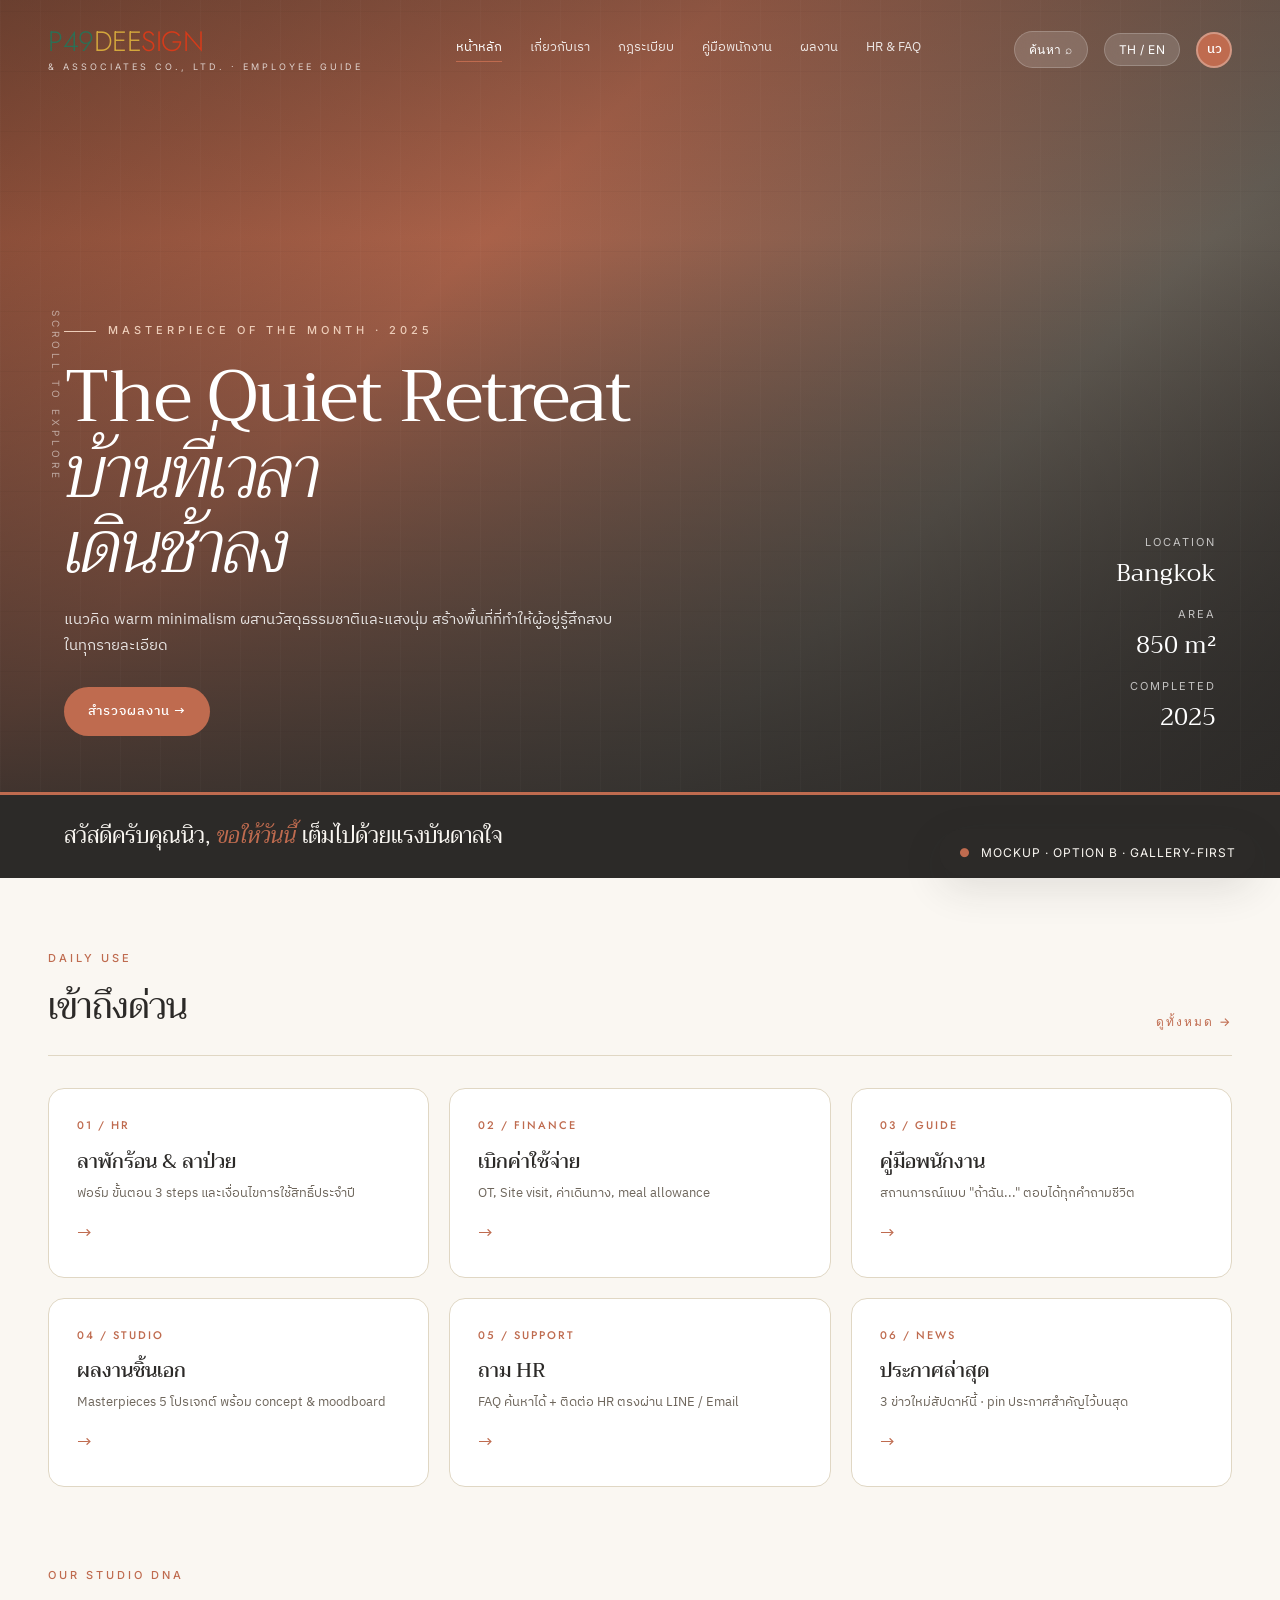
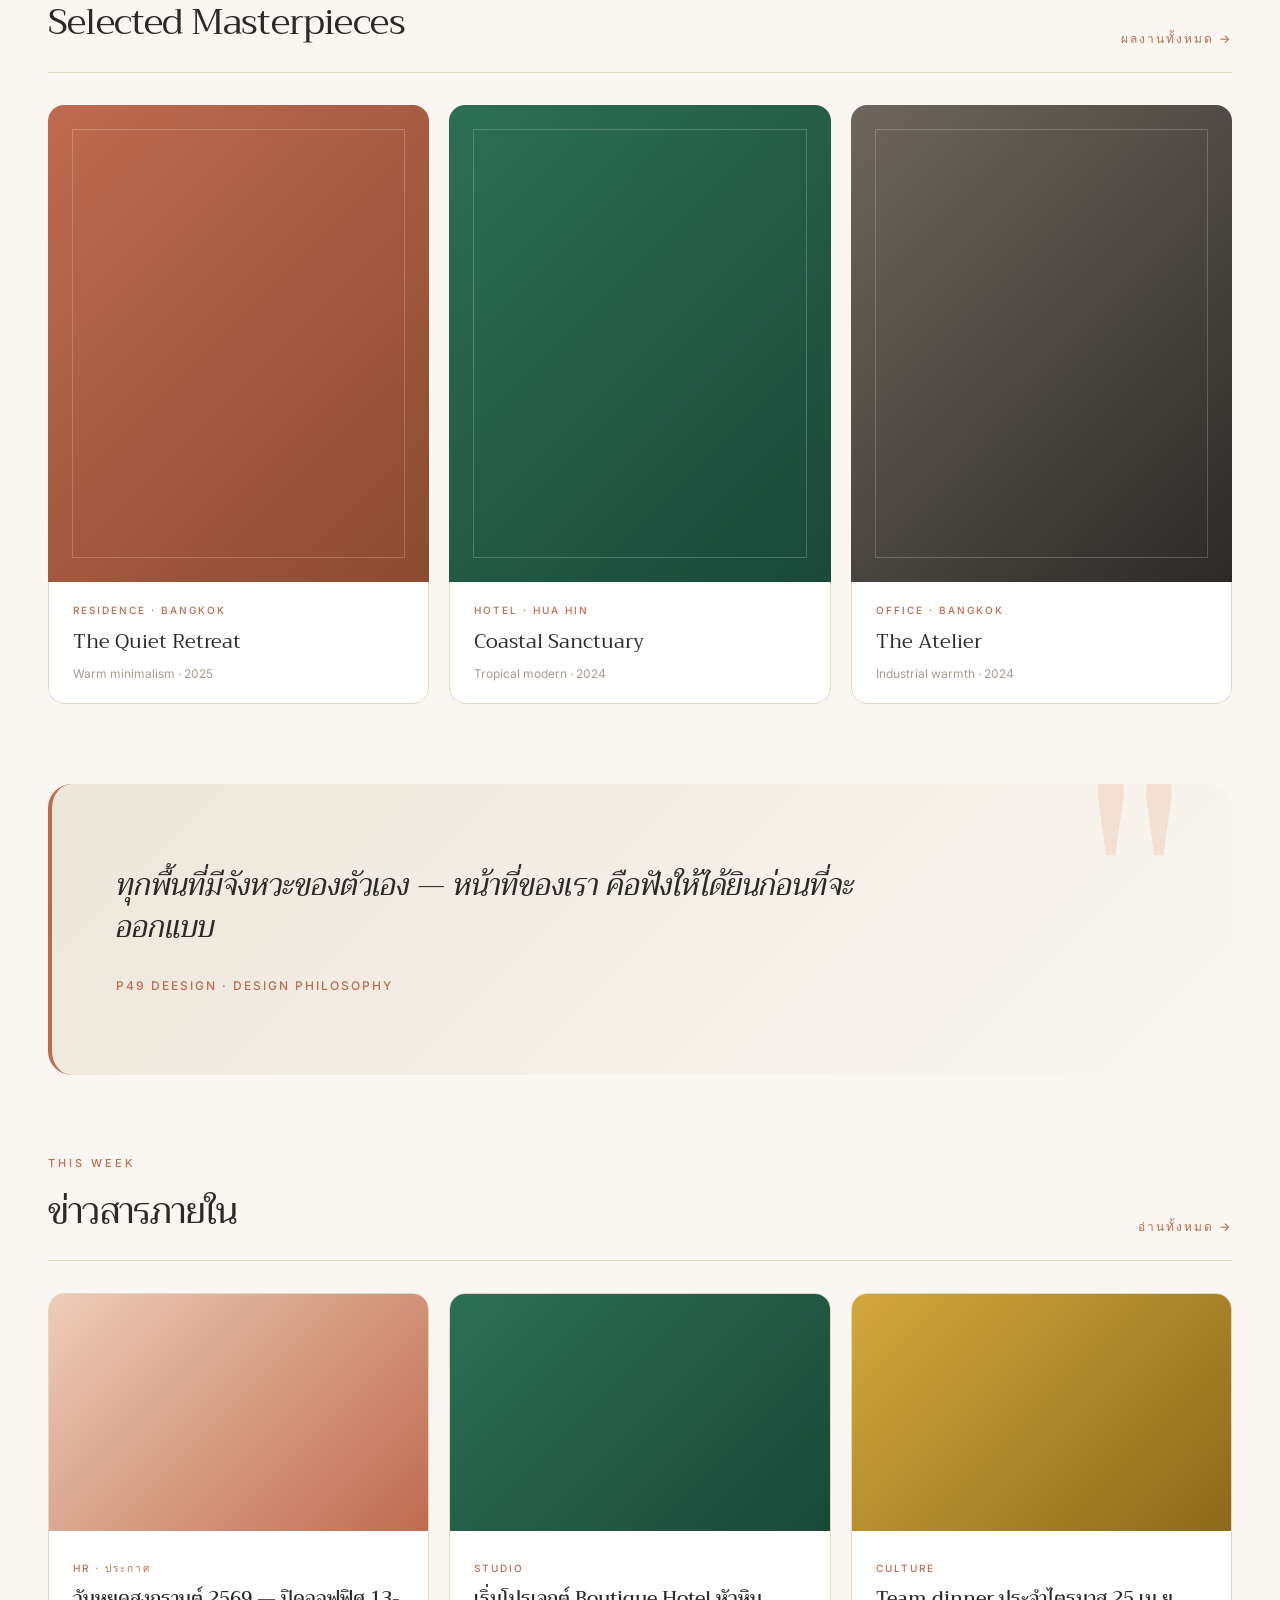
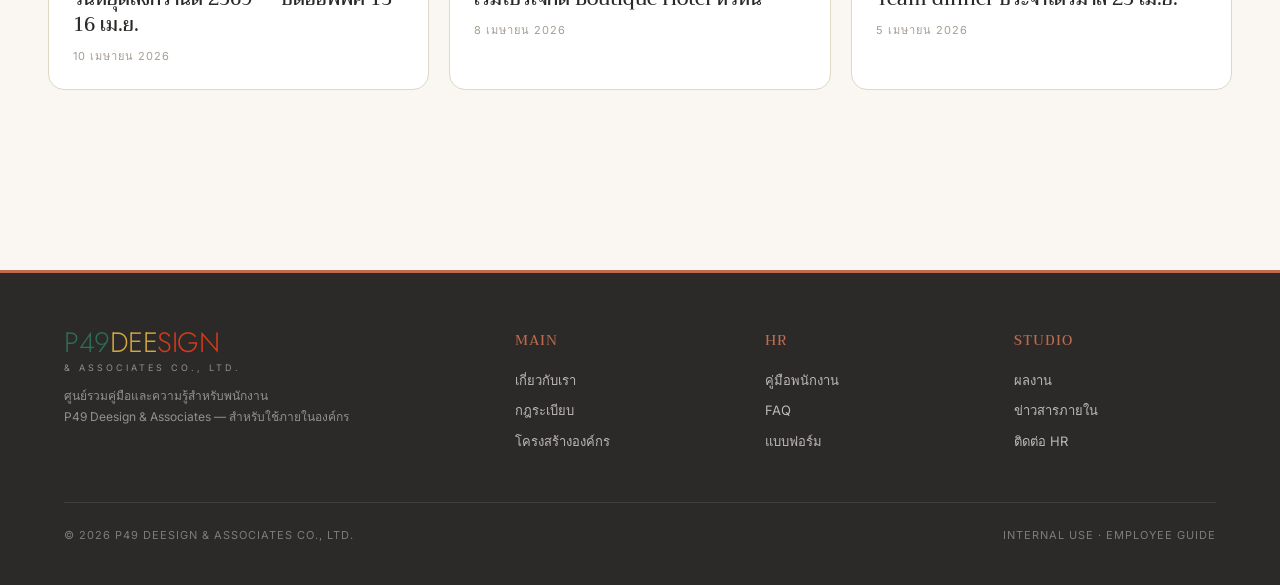
==== index.html @ 80d0ee6a "Add files via upload Initial release · 9 pages mockup" ====
<!DOCTYPE html>
<html lang="th">
<head>
<meta charset="UTF-8">
<meta name="viewport" content="width=device-width, initial-scale=1.0">
<title>หน้าหลัก — P49 DEESIGN Employee Guide</title>
<link rel="preconnect" href="https://fonts.googleapis.com">
<link rel="preconnect" href="https://fonts.gstatic.com" crossorigin>
<link href="https://fonts.googleapis.com/css2?family=Fraunces:ital,opsz,wght@0,9..144,300..700;1,9..144,300..700&family=IBM+Plex+Sans+Thai:wght@300;400;500;600&family=Inter:wght@300;400;500;600&family=Jost:wght@200;300;400;500&family=Trirong:ital,wght@0,300;0,400;0,500;0,700;1,400;1,500&display=swap" rel="stylesheet">
<link rel="stylesheet" href="assets/css/main.css">
<link rel="icon" type="image/svg+xml" href="assets/favicon.svg">
<script src="assets/js/site.js" defer></script>
</head>
<body>

<!-- TOP BAR -->
<header class="topbar">
  <a href="index.html" class="logo">
    <div class="logo-main"><span class="p49">P49</span><span class="dee">DEE</span><span class="sign">SIGN</span></div>
    <div class="logo-sub">&amp; Associates Co., Ltd. · Employee Guide</div>
  </a>
  <nav class="topnav">
    <a href="index.html" class="active">หน้าหลัก</a>
    <a href="about.html">เกี่ยวกับเรา</a>
    <a href="rules.html">กฎระเบียบ</a>
    <a href="handbook.html">คู่มือพนักงาน</a>
    <a href="showcase.html">ผลงาน</a>
    <a href="faq.html">HR &amp; FAQ</a>
  </nav>
  <div class="topbar-right">
    <a href="faq.html" class="search-btn">ค้นหา ⌕</a>
    <button class="lang-btn">TH / EN</button>
    <div class="avatar">นว</div>
  </div>
</header>

<!-- HERO -->
<section class="hero">
  <div class="hero-bg"></div>
  <div class="hero-scroll">SCROLL TO EXPLORE</div>
  <div class="hero-content">
    <div>
      <div class="hero-eyebrow">Masterpiece of the Month · 2025</div>
      <h1 class="hero-title">The Quiet Retreat<br><em>บ้านที่เวลา</em><br><em>เดินช้าลง</em></h1>
      <p class="hero-desc">แนวคิด warm minimalism ผสานวัสดุธรรมชาติและแสงนุ่ม สร้างพื้นที่ที่ทำให้ผู้อยู่รู้สึกสงบในทุกรายละเอียด</p>
      <a href="showcase.html" class="hero-cta">สำรวจผลงาน →</a>
    </div>
    <div class="hero-meta">
      <div><div class="hero-meta-item">LOCATION</div><div class="hero-meta-value">Bangkok</div></div>
      <div><div class="hero-meta-item">AREA</div><div class="hero-meta-value">850 m²</div></div>
      <div><div class="hero-meta-item">COMPLETED</div><div class="hero-meta-value">2025</div></div>
    </div>
  </div>
</section>

<!-- GREETING -->
<div class="greeting">
  <div class="greeting-title">สวัสดีครับคุณนิว, <em>ขอให้วันนี้</em> เต็มไปด้วยแรงบันดาลใจ</div>
  <div class="greeting-date">FRIDAY · 17 APRIL 2026</div>
</div>

<main class="main">

  <!-- QUICK ACCESS -->
  <section class="section">
    <div class="section-header">
      <div>
        <div class="section-eyebrow">Daily Use</div>
        <h2 class="section-title">เข้าถึงด่วน</h2>
      </div>
      <a href="handbook.html" class="section-link">ดูทั้งหมด →</a>
    </div>
    <div class="grid-3">
      <a href="handbook.html" class="card hover">
        <div class="card-number">01 / HR</div>
        <h3 class="card-title">ลาพักร้อน &amp; ลาป่วย</h3>
        <p class="card-desc">ฟอร์ม ขั้นตอน 3 steps และเงื่อนไขการใช้สิทธิ์ประจำปี</p>
        <div class="card-arrow">→</div>
      </a>
      <a href="forms.html" class="card hover">
        <div class="card-number">02 / FINANCE</div>
        <h3 class="card-title">เบิกค่าใช้จ่าย</h3>
        <p class="card-desc">OT, Site visit, ค่าเดินทาง, meal allowance</p>
        <div class="card-arrow">→</div>
      </a>
      <a href="handbook.html" class="card hover">
        <div class="card-number">03 / GUIDE</div>
        <h3 class="card-title">คู่มือพนักงาน</h3>
        <p class="card-desc">สถานการณ์แบบ "ถ้าฉัน..." ตอบได้ทุกคำถามชีวิต</p>
        <div class="card-arrow">→</div>
      </a>
      <a href="showcase.html" class="card hover">
        <div class="card-number">04 / STUDIO</div>
        <h3 class="card-title">ผลงานชิ้นเอก</h3>
        <p class="card-desc">Masterpieces 5 โปรเจกต์ พร้อม concept &amp; moodboard</p>
        <div class="card-arrow">→</div>
      </a>
      <a href="faq.html" class="card hover">
        <div class="card-number">05 / SUPPORT</div>
        <h3 class="card-title">ถาม HR</h3>
        <p class="card-desc">FAQ ค้นหาได้ + ติดต่อ HR ตรงผ่าน LINE / Email</p>
        <div class="card-arrow">→</div>
      </a>
      <a href="news.html" class="card hover">
        <div class="card-number">06 / NEWS</div>
        <h3 class="card-title">ประกาศล่าสุด</h3>
        <p class="card-desc">3 ข่าวใหม่สัปดาห์นี้ · pin ประกาศสำคัญไว้บนสุด</p>
        <div class="card-arrow">→</div>
      </a>
    </div>
  </section>

  <!-- MINI GALLERY -->
  <section class="section">
    <div class="section-header">
      <div>
        <div class="section-eyebrow">Our Studio DNA</div>
        <h2 class="section-title">Selected Masterpieces</h2>
      </div>
      <a href="showcase.html" class="section-link">ผลงานทั้งหมด →</a>
    </div>
    <div class="grid-3">
      <a href="showcase.html" class="gallery-item">
        <div class="gallery-img"></div>
        <div class="gallery-meta">
          <div class="gallery-tag">Residence · Bangkok</div>
          <div class="gallery-name">The Quiet Retreat</div>
          <div class="gallery-sub">Warm minimalism · 2025</div>
        </div>
      </a>
      <a href="showcase.html" class="gallery-item">
        <div class="gallery-img green"></div>
        <div class="gallery-meta">
          <div class="gallery-tag">Hotel · Hua Hin</div>
          <div class="gallery-name">Coastal Sanctuary</div>
          <div class="gallery-sub">Tropical modern · 2024</div>
        </div>
      </a>
      <a href="showcase.html" class="gallery-item">
        <div class="gallery-img dark"></div>
        <div class="gallery-meta">
          <div class="gallery-tag">Office · Bangkok</div>
          <div class="gallery-name">The Atelier</div>
          <div class="gallery-sub">Industrial warmth · 2024</div>
        </div>
      </a>
    </div>
  </section>

  <!-- QUOTE -->
  <section class="quote-feature">
    <div class="quote-text">ทุกพื้นที่มีจังหวะของตัวเอง — หน้าที่ของเรา คือฟังให้ได้ยินก่อนที่จะออกแบบ</div>
    <div class="quote-author">P49 DEESIGN · DESIGN PHILOSOPHY</div>
  </section>

  <!-- NEWS -->
  <section class="section">
    <div class="section-header">
      <div>
        <div class="section-eyebrow">This Week</div>
        <h2 class="section-title">ข่าวสารภายใน</h2>
      </div>
      <a href="news.html" class="section-link">อ่านทั้งหมด →</a>
    </div>
    <div class="grid-3">
      <a href="news.html" class="news-card">
        <div class="news-img"></div>
        <div class="news-content">
          <div class="news-tag">HR · ประกาศ</div>
          <h3 class="news-title">วันหยุดสงกรานต์ 2569 — ปิดออฟฟิศ 13-16 เม.ย.</h3>
          <div class="news-date">10 เมษายน 2026</div>
        </div>
      </a>
      <a href="news.html" class="news-card">
        <div class="news-img green"></div>
        <div class="news-content">
          <div class="news-tag">Studio</div>
          <h3 class="news-title">เริ่มโปรเจกต์ Boutique Hotel หัวหิน</h3>
          <div class="news-date">8 เมษายน 2026</div>
        </div>
      </a>
      <a href="news.html" class="news-card">
        <div class="news-img gold"></div>
        <div class="news-content">
          <div class="news-tag">Culture</div>
          <h3 class="news-title">Team dinner ประจำไตรมาส 25 เม.ย.</h3>
          <div class="news-date">5 เมษายน 2026</div>
        </div>
      </a>
    </div>
  </section>

</main>

<!-- FOOTER -->
<footer class="footer">
  <div class="footer-grid">
    <div class="footer-logo-block">
      <div class="logo">
        <div class="logo-main"><span class="p49">P49</span><span class="dee">DEE</span><span class="sign">SIGN</span></div>
        <div class="logo-sub" style="color: rgba(250, 247, 242, 0.5);">&amp; Associates Co., Ltd.</div>
      </div>
      <p>ศูนย์รวมคู่มือและความรู้สำหรับพนักงาน<br>P49 Deesign &amp; Associates — สำหรับใช้ภายในองค์กร</p>
    </div>
    <div>
      <h4>Main</h4>
      <a href="about.html">เกี่ยวกับเรา</a>
      <a href="rules.html">กฎระเบียบ</a>
      <a href="org.html">โครงสร้างองค์กร</a>
    </div>
    <div>
      <h4>HR</h4>
      <a href="handbook.html">คู่มือพนักงาน</a>
      <a href="faq.html">FAQ</a>
      <a href="forms.html">แบบฟอร์ม</a>
    </div>
    <div>
      <h4>Studio</h4>
      <a href="showcase.html">ผลงาน</a>
      <a href="news.html">ข่าวสารภายใน</a>
      <a href="faq.html">ติดต่อ HR</a>
    </div>
  </div>
  <div class="footer-bottom">
    <div>© 2026 P49 DEESIGN &amp; ASSOCIATES CO., LTD.</div>
    <div>INTERNAL USE · EMPLOYEE GUIDE</div>
  </div>
</footer>

<div class="preview-banner">MOCKUP · OPTION B · GALLERY-FIRST</div>

</body>
</html>
---- assets/css/main.css ----
/* ============================================================
   P49 DEESIGN — Employee Guide · Stylesheet
   Design language: Gallery-First (Option B)
   Brand colours: green / gold / red (from P49 Deesign logo)
   Primary accent: terracotta
============================================================ */

:root {
  /* Neutrals */
  --cream: #FAF7F2;
  --beige: #EDE6DA;
  --beige-dark: #E0D7C4;
  --charcoal: #2C2A28;
  --taupe: #6E665C;
  --soft-taupe: #A69D92;
  --white: #FFFFFF;

  /* Brand (from P49 Deesign logo) */
  --brand-green: #2C6F55;
  --brand-gold:  #D4A73C;
  --brand-red:   #D63B1A;

  /* Terracotta accent family */
  --terracotta:       #BF6B4F;
  --terracotta-soft:  #EDCDB9;
  --terracotta-deep:  #8B4A33;

  --radius: 16px;
  --radius-lg: 24px;
  --shadow: 0 2px 8px rgba(44, 42, 40, 0.06);
  --shadow-lg: 0 12px 40px rgba(44, 42, 40, 0.12);
}

* { margin: 0; padding: 0; box-sizing: border-box; }

body {
  font-family: 'IBM Plex Sans Thai', 'Inter', sans-serif;
  background: var(--cream);
  color: var(--charcoal);
  line-height: 1.6;
  -webkit-font-smoothing: antialiased;
}

a { color: inherit; text-decoration: none; }

/* ============================================================
   TOP BAR
============================================================ */
.topbar {
  position: absolute;
  top: 0; left: 0; right: 0;
  z-index: 10;
  display: flex;
  justify-content: space-between;
  align-items: center;
  padding: 28px 48px;
  color: var(--white);
}

.topbar.solid {
  position: relative;
  background: var(--charcoal);
  border-bottom: 3px solid var(--terracotta);
}

.logo {
  font-family: 'Jost', sans-serif;
  font-weight: 300;
  line-height: 1;
}

.logo-main {
  font-size: 28px;
  letter-spacing: -0.5px;
}

.logo-main .p49  { color: var(--brand-green); }
.logo-main .dee  { color: var(--brand-gold);  }
.logo-main .sign { color: var(--brand-red);   }

.logo-sub {
  font-size: 9px;
  letter-spacing: 3px;
  color: rgba(255,255,255,0.75);
  margin-top: 6px;
  font-family: 'Inter', sans-serif;
  font-weight: 400;
  text-transform: uppercase;
}

.topnav {
  display: flex;
  gap: 28px;
  align-items: center;
}

.topnav a {
  color: rgba(255,255,255,0.85);
  font-size: 13px;
  font-weight: 400;
  transition: color 0.2s;
  padding-bottom: 4px;
  border-bottom: 1px solid transparent;
}

.topnav a:hover { color: var(--white); }
.topnav a.active { color: var(--white); border-bottom: 1px solid var(--terracotta); }

.topbar-right {
  display: flex;
  align-items: center;
  gap: 16px;
}

.search-btn, .lang-btn {
  background: rgba(255,255,255,0.15);
  backdrop-filter: blur(10px);
  -webkit-backdrop-filter: blur(10px);
  border: 1px solid rgba(255,255,255,0.2);
  color: var(--white);
  padding: 8px 14px;
  border-radius: 20px;
  font-size: 12px;
  font-family: 'Inter', sans-serif;
  cursor: pointer;
  letter-spacing: 0.5px;
}

.avatar {
  width: 36px; height: 36px;
  border-radius: 50%;
  background: var(--terracotta);
  color: var(--white);
  display: flex;
  align-items: center;
  justify-content: center;
  font-weight: 500;
  font-size: 13px;
  border: 2px solid rgba(255,255,255,0.3);
}

/* ============================================================
   HERO
============================================================ */
.hero {
  position: relative;
  height: 88vh;
  min-height: 640px;
  overflow: hidden;
  color: var(--white);
}

.hero.hero-small {
  height: 56vh;
  min-height: 420px;
}

.hero-bg {
  position: absolute;
  inset: 0;
  background:
    linear-gradient(180deg,
      rgba(44,42,40,0.35) 0%,
      rgba(44,42,40,0.15) 30%,
      rgba(44,42,40,0.55) 70%,
      rgba(44,42,40,0.85) 100%),
    linear-gradient(135deg, #8B4A33 0%, #BF6B4F 35%, #6E665C 70%, #2C2A28 100%);
  background-size: cover;
  background-position: center;
}

.hero-bg.green {
  background:
    linear-gradient(180deg, rgba(44,42,40,0.3), rgba(44,42,40,0.85)),
    linear-gradient(135deg, #1A4838, #2C6F55, #6E665C, #2C2A28);
}

.hero-bg.gold {
  background:
    linear-gradient(180deg, rgba(44,42,40,0.3), rgba(44,42,40,0.85)),
    linear-gradient(135deg, #8B6A1A, #D4A73C, #6E665C, #2C2A28);
}

.hero-bg.dark {
  background:
    linear-gradient(180deg, rgba(44,42,40,0.5), rgba(44,42,40,0.9)),
    linear-gradient(135deg, #2C2A28, #3A3735, #6E665C, #2C2A28);
}

.hero-bg::after {
  content: '';
  position: absolute;
  inset: 0;
  background-image:
    repeating-linear-gradient(90deg, rgba(255,255,255,0.02) 0 1px, transparent 1px 40px),
    repeating-linear-gradient(0deg, rgba(0,0,0,0.03) 0 1px, transparent 1px 60px);
  pointer-events: none;
}

.hero-content {
  position: absolute;
  bottom: 0; left: 0; right: 0;
  padding: 48px 64px 56px;
  display: grid;
  grid-template-columns: 1fr auto;
  align-items: end;
  gap: 40px;
}

.hero-content.center {
  bottom: 50%;
  transform: translateY(50%);
  grid-template-columns: 1fr;
  text-align: center;
  align-items: center;
  justify-items: center;
  padding: 0 48px;
}

.hero-eyebrow {
  display: inline-flex;
  align-items: center;
  gap: 12px;
  font-size: 11px;
  text-transform: uppercase;
  letter-spacing: 4px;
  color: var(--terracotta-soft);
  margin-bottom: 20px;
  font-family: 'Inter', sans-serif;
  font-weight: 500;
}

.hero-eyebrow::before {
  content: '';
  width: 32px;
  height: 1px;
  background: var(--terracotta-soft);
}

.hero-content.center .hero-eyebrow::before { display: none; }

.hero-title {
  font-family: 'Trirong', 'Fraunces', serif;
  font-size: 72px;
  font-weight: 400;
  line-height: 1.05;
  letter-spacing: -2px;
  margin-bottom: 20px;
  max-width: 860px;
}

.hero-title em { font-style: italic; font-weight: 300; }

.hero.hero-small .hero-title { font-size: 56px; }

.hero-desc {
  font-size: 15px;
  color: rgba(255,255,255,0.85);
  max-width: 560px;
  line-height: 1.75;
  margin-bottom: 28px;
}

.hero-cta {
  display: inline-flex;
  align-items: center;
  gap: 12px;
  padding: 14px 24px;
  background: var(--terracotta);
  color: var(--white);
  border-radius: 30px;
  font-size: 13px;
  letter-spacing: 1px;
  text-transform: uppercase;
  font-weight: 500;
  transition: all 0.2s;
}

.hero-cta:hover { background: var(--terracotta-deep); }

.hero-meta {
  display: flex;
  flex-direction: column;
  gap: 14px;
  text-align: right;
  font-family: 'Inter', sans-serif;
  color: rgba(255,255,255,0.7);
}

.hero-meta-item {
  font-size: 11px;
  letter-spacing: 2px;
  text-transform: uppercase;
}

.hero-meta-value {
  font-family: 'Trirong', serif;
  color: var(--white);
  font-size: 24px;
  margin-top: 2px;
  font-weight: 400;
}

.hero-scroll {
  position: absolute;
  top: 50%;
  left: 48px;
  transform: translateY(-50%);
  writing-mode: vertical-rl;
  font-size: 10px;
  letter-spacing: 4px;
  text-transform: uppercase;
  color: rgba(255,255,255,0.5);
  font-family: 'Inter', sans-serif;
}

/* ============================================================
   GREETING STRIP
============================================================ */
.greeting {
  background: var(--charcoal);
  color: var(--cream);
  padding: 24px 64px;
  display: flex;
  justify-content: space-between;
  align-items: center;
  border-top: 3px solid var(--terracotta);
}

.greeting-title { font-family: 'Trirong', serif; font-size: 22px; font-weight: 400; }
.greeting-title em { color: var(--terracotta); font-style: italic; }
.greeting-date {
  font-size: 12px;
  letter-spacing: 2px;
  text-transform: uppercase;
  color: var(--soft-taupe);
  font-family: 'Inter', sans-serif;
}

/* ============================================================
   MAIN
============================================================ */
.main {
  max-width: 1280px;
  margin: 0 auto;
  padding: 72px 48px 100px;
}

.section { margin-bottom: 80px; }

.section-header {
  display: flex;
  justify-content: space-between;
  align-items: flex-end;
  margin-bottom: 32px;
  padding-bottom: 20px;
  border-bottom: 1px solid var(--beige-dark);
}

.section-eyebrow {
  font-size: 11px;
  text-transform: uppercase;
  letter-spacing: 3px;
  color: var(--terracotta);
  margin-bottom: 10px;
  font-family: 'Inter', sans-serif;
  font-weight: 500;
}

.section-title {
  font-family: 'Trirong', serif;
  font-size: 36px;
  font-weight: 400;
  color: var(--charcoal);
  letter-spacing: -0.8px;
}

.section-link {
  font-size: 12px;
  letter-spacing: 2px;
  text-transform: uppercase;
  color: var(--terracotta);
  font-family: 'Inter', sans-serif;
  font-weight: 500;
  padding-bottom: 4px;
}

.section-link:hover { border-bottom: 1px solid var(--terracotta); }

/* ============================================================
   GRIDS & CARDS
============================================================ */
.grid-3 { display: grid; grid-template-columns: repeat(3, 1fr); gap: 20px; }
.grid-2 { display: grid; grid-template-columns: repeat(2, 1fr); gap: 24px; }
.grid-4 { display: grid; grid-template-columns: repeat(4, 1fr); gap: 20px; }

.card {
  background: var(--white);
  border-radius: var(--radius);
  padding: 28px;
  border: 1px solid var(--beige-dark);
  transition: all 0.3s;
  display: block;
  position: relative;
  overflow: hidden;
}

.card.hover::before {
  content: '';
  position: absolute;
  top: 0; left: 0;
  width: 4px; height: 100%;
  background: var(--terracotta);
  transform: scaleY(0);
  transform-origin: bottom;
  transition: transform 0.3s;
}

.card.hover:hover {
  transform: translateY(-3px);
  box-shadow: var(--shadow-lg);
  border-color: var(--terracotta-soft);
}

.card.hover:hover::before { transform: scaleY(1); }

.card-number {
  font-family: 'Jost', sans-serif;
  font-size: 11px;
  color: var(--terracotta);
  letter-spacing: 2px;
  margin-bottom: 14px;
  font-weight: 500;
}

.card-title {
  font-family: 'Trirong', serif;
  font-size: 20px;
  font-weight: 500;
  margin-bottom: 8px;
  color: var(--charcoal);
  line-height: 1.3;
}

.card-desc {
  font-size: 13px;
  color: var(--taupe);
  line-height: 1.6;
  margin-bottom: 16px;
}

.card-arrow { font-size: 18px; color: var(--terracotta); }

/* ============================================================
   GALLERY
============================================================ */
.gallery-item {
  background: var(--white);
  border-radius: var(--radius);
  overflow: hidden;
  transition: all 0.3s;
  display: block;
}

.gallery-item:hover { transform: translateY(-3px); box-shadow: var(--shadow-lg); }

.gallery-img {
  aspect-ratio: 4/5;
  background: linear-gradient(135deg, var(--terracotta), var(--terracotta-deep));
  position: relative;
  overflow: hidden;
}

.gallery-img.green  { background: linear-gradient(135deg, var(--brand-green), #1A4838); }
.gallery-img.gold   { background: linear-gradient(135deg, var(--brand-gold), #8B6A1A); }
.gallery-img.dark   { background: linear-gradient(135deg, var(--taupe), var(--charcoal)); }
.gallery-img.red    { background: linear-gradient(135deg, var(--brand-red), #8B2B13); }

.gallery-img::after {
  content: '';
  position: absolute;
  inset: 24px;
  border: 1px solid rgba(255,255,255,0.2);
}

.gallery-meta {
  padding: 20px 24px;
  border: 1px solid var(--beige-dark);
  border-top: none;
  border-radius: 0 0 var(--radius) var(--radius);
}

.gallery-tag {
  font-size: 10px;
  letter-spacing: 2px;
  text-transform: uppercase;
  color: var(--terracotta);
  margin-bottom: 8px;
  font-family: 'Inter', sans-serif;
  font-weight: 500;
}

.gallery-name {
  font-family: 'Trirong', serif;
  font-size: 20px;
  font-weight: 400;
  margin-bottom: 6px;
  color: var(--charcoal);
}

.gallery-sub { font-size: 12px; color: var(--soft-taupe); font-family: 'Inter', sans-serif; }

/* ============================================================
   QUOTE FEATURE
============================================================ */
.quote-feature {
  background: linear-gradient(135deg, var(--beige) 0%, var(--cream) 100%);
  padding: 80px 64px;
  border-radius: var(--radius-lg);
  border-left: 4px solid var(--terracotta);
  margin-bottom: 80px;
  position: relative;
  overflow: hidden;
}

.quote-feature::before {
  content: '"';
  position: absolute;
  top: -40px; right: 40px;
  font-family: 'Trirong', serif;
  font-size: 280px;
  color: var(--terracotta-soft);
  opacity: 0.5;
  line-height: 1;
}

.quote-text {
  font-family: 'Trirong', serif;
  font-size: 30px;
  line-height: 1.4;
  font-weight: 400;
  color: var(--charcoal);
  max-width: 740px;
  position: relative;
  font-style: italic;
}

.quote-author {
  margin-top: 28px;
  font-size: 12px;
  letter-spacing: 2px;
  text-transform: uppercase;
  color: var(--terracotta);
  font-family: 'Inter', sans-serif;
  font-weight: 500;
}

/* ============================================================
   ACCORDION
============================================================ */
.accordion details {
  background: var(--white);
  border: 1px solid var(--beige-dark);
  border-radius: var(--radius);
  margin-bottom: 12px;
  padding: 0;
  transition: border-color 0.2s;
}

.accordion details[open] { border-color: var(--terracotta); }

.accordion summary {
  padding: 22px 28px;
  cursor: pointer;
  font-family: 'Trirong', serif;
  font-size: 18px;
  font-weight: 500;
  list-style: none;
  display: flex;
  justify-content: space-between;
  align-items: center;
  color: var(--charcoal);
}

.accordion summary::-webkit-details-marker { display: none; }

.accordion summary::after {
  content: '+';
  color: var(--terracotta);
  font-size: 24px;
  font-weight: 300;
  transition: transform 0.2s;
}

.accordion details[open] summary::after { content: '−'; }

.accordion .acc-body {
  padding: 0 28px 24px;
  color: var(--taupe);
  font-size: 14px;
  line-height: 1.8;
  border-top: 1px solid var(--beige);
  padding-top: 20px;
}

.acc-body ul { padding-left: 20px; }
.acc-body li { margin-bottom: 8px; }

.acc-tag {
  display: inline-block;
  font-size: 10px;
  padding: 3px 10px;
  border-radius: 20px;
  margin-left: 12px;
  letter-spacing: 1px;
  text-transform: uppercase;
  font-family: 'Inter', sans-serif;
  font-weight: 500;
}

.acc-tag.must { background: var(--terracotta-soft); color: var(--terracotta-deep); }
.acc-tag.good { background: #D1DDC5; color: #4E6143; }

/* ============================================================
   SCENARIO CARDS (Handbook)
============================================================ */
.scenario {
  background: var(--white);
  border: 1px solid var(--beige-dark);
  border-radius: var(--radius);
  padding: 32px 28px;
  transition: all 0.3s;
  position: relative;
  overflow: hidden;
}

.scenario:hover {
  transform: translateY(-3px);
  box-shadow: var(--shadow-lg);
  border-color: var(--terracotta);
}

.scenario-icon {
  font-family: 'Trirong', serif;
  font-size: 44px;
  color: var(--terracotta-soft);
  line-height: 1;
  margin-bottom: 16px;
  font-style: italic;
}

.scenario-question {
  font-family: 'Trirong', serif;
  font-size: 22px;
  font-weight: 500;
  line-height: 1.35;
  margin-bottom: 14px;
  color: var(--charcoal);
}

.scenario-question em { color: var(--terracotta); font-style: italic; }

.scenario-steps {
  font-size: 13px;
  color: var(--taupe);
  list-style: none;
}

.scenario-steps li {
  padding: 6px 0;
  border-top: 1px solid var(--beige);
  display: flex;
  gap: 10px;
}

.scenario-steps li:first-child { border-top: none; }

.scenario-steps .step-num {
  color: var(--terracotta);
  font-weight: 600;
  font-family: 'Jost', sans-serif;
  letter-spacing: 1px;
}

/* ============================================================
   PERSON / LEADERSHIP
============================================================ */
.person {
  text-align: center;
}

.person-avatar {
  width: 120px; height: 120px;
  border-radius: 50%;
  background: linear-gradient(135deg, var(--terracotta), var(--terracotta-deep));
  margin: 0 auto 18px;
  display: flex;
  align-items: center;
  justify-content: center;
  color: var(--white);
  font-family: 'Trirong', serif;
  font-size: 40px;
  font-weight: 400;
  position: relative;
}

.person-avatar.green { background: linear-gradient(135deg, var(--brand-green), #1A4838); }
.person-avatar.gold  { background: linear-gradient(135deg, var(--brand-gold), #8B6A1A); }
.person-avatar.dark  { background: linear-gradient(135deg, var(--taupe), var(--charcoal)); }

.person-avatar::after {
  content: '';
  position: absolute;
  inset: 6px;
  border-radius: 50%;
  border: 1px solid rgba(255,255,255,0.3);
}

.person-name {
  font-family: 'Trirong', serif;
  font-size: 19px;
  font-weight: 500;
  margin-bottom: 4px;
}

.person-role {
  font-size: 12px;
  letter-spacing: 1.5px;
  text-transform: uppercase;
  color: var(--terracotta);
  margin-bottom: 10px;
  font-family: 'Inter', sans-serif;
  font-weight: 500;
}

.person-quote {
  font-size: 13px;
  color: var(--taupe);
  line-height: 1.6;
  font-style: italic;
  max-width: 240px;
  margin: 0 auto;
}

/* ============================================================
   TIMELINE
============================================================ */
.timeline { position: relative; padding-left: 40px; }

.timeline::before {
  content: '';
  position: absolute;
  top: 12px; bottom: 12px; left: 12px;
  width: 1px;
  background: var(--beige-dark);
}

.timeline-item {
  position: relative;
  padding-bottom: 48px;
}

.timeline-item::before {
  content: '';
  position: absolute;
  left: -34px;
  top: 8px;
  width: 12px; height: 12px;
  border-radius: 50%;
  background: var(--terracotta);
  border: 3px solid var(--cream);
  box-shadow: 0 0 0 1px var(--terracotta);
}

.timeline-year {
  font-family: 'Trirong', serif;
  font-size: 30px;
  color: var(--terracotta);
  font-weight: 400;
  margin-bottom: 8px;
}

.timeline-title {
  font-family: 'Trirong', serif;
  font-size: 22px;
  font-weight: 500;
  margin-bottom: 10px;
  color: var(--charcoal);
}

.timeline-desc {
  color: var(--taupe);
  font-size: 14px;
  line-height: 1.7;
  max-width: 620px;
}

/* ============================================================
   ORG CHART
============================================================ */
.org-level {
  display: flex;
  justify-content: center;
  gap: 16px;
  margin-bottom: 40px;
  flex-wrap: wrap;
}

.org-node {
  background: var(--white);
  border: 1px solid var(--beige-dark);
  border-radius: 12px;
  padding: 18px 24px;
  min-width: 180px;
  text-align: center;
  position: relative;
}

.org-node.ceo {
  background: var(--charcoal);
  color: var(--cream);
  border-color: var(--charcoal);
}

.org-node.ceo .org-role { color: var(--terracotta); }
.org-node.ceo .org-name { color: var(--white); }

.org-role {
  font-size: 10px;
  letter-spacing: 2px;
  text-transform: uppercase;
  color: var(--terracotta);
  margin-bottom: 6px;
  font-weight: 500;
  font-family: 'Inter', sans-serif;
}

.org-name {
  font-family: 'Trirong', serif;
  font-size: 16px;
  font-weight: 500;
}

.org-count {
  font-size: 11px;
  color: var(--soft-taupe);
  margin-top: 4px;
  font-family: 'Inter', sans-serif;
}

.org-connector {
  width: 1px;
  height: 30px;
  background: var(--beige-dark);
  margin: 0 auto 24px;
}

/* ============================================================
   FORM CARDS
============================================================ */
.form-card {
  background: var(--white);
  border: 1px solid var(--beige-dark);
  border-radius: var(--radius);
  padding: 24px;
  display: flex;
  align-items: center;
  gap: 20px;
  transition: all 0.2s;
}

.form-card:hover {
  border-color: var(--terracotta);
  box-shadow: var(--shadow);
}

.form-icon {
  width: 56px; height: 56px;
  border-radius: 12px;
  background: var(--terracotta-soft);
  color: var(--terracotta-deep);
  display: flex;
  align-items: center;
  justify-content: center;
  font-family: 'Trirong', serif;
  font-size: 22px;
  flex-shrink: 0;
}

.form-info { flex: 1; }

.form-name {
  font-family: 'Trirong', serif;
  font-size: 17px;
  font-weight: 500;
  margin-bottom: 4px;
}

.form-meta {
  font-size: 12px;
  color: var(--soft-taupe);
  font-family: 'Inter', sans-serif;
}

.form-download {
  padding: 10px 18px;
  background: var(--charcoal);
  color: var(--cream);
  border-radius: 24px;
  font-size: 12px;
  letter-spacing: 1px;
  text-transform: uppercase;
  font-family: 'Inter', sans-serif;
  font-weight: 500;
}

.form-download:hover { background: var(--terracotta); }

/* ============================================================
   NEWS / FAQ SHARED
============================================================ */
.news-card {
  background: var(--white);
  border-radius: var(--radius);
  overflow: hidden;
  border: 1px solid var(--beige-dark);
  transition: all 0.2s;
  display: block;
}

.news-card:hover { box-shadow: var(--shadow); border-color: var(--terracotta-soft); }

.news-img {
  aspect-ratio: 16/10;
  background: linear-gradient(135deg, var(--terracotta-soft), var(--terracotta));
}

.news-img.green { background: linear-gradient(135deg, var(--brand-green), #1A4838); }
.news-img.gold  { background: linear-gradient(135deg, var(--brand-gold), #8B6A1A); }
.news-img.dark  { background: linear-gradient(135deg, var(--taupe), var(--charcoal)); }

.news-content { padding: 24px; }

.news-tag {
  display: inline-block;
  font-size: 10px;
  letter-spacing: 2px;
  text-transform: uppercase;
  color: var(--terracotta);
  margin-bottom: 10px;
  font-weight: 500;
  font-family: 'Inter', sans-serif;
}

.news-title {
  font-family: 'Trirong', serif;
  font-size: 19px;
  line-height: 1.35;
  margin-bottom: 10px;
  font-weight: 500;
  color: var(--charcoal);
}

.news-date {
  font-size: 11px;
  color: var(--soft-taupe);
  font-family: 'Inter', sans-serif;
  letter-spacing: 1px;
}

.news-pin {
  background: var(--charcoal);
  color: var(--cream);
  padding: 32px;
  border-radius: var(--radius);
  margin-bottom: 32px;
  display: grid;
  grid-template-columns: auto 1fr auto;
  gap: 24px;
  align-items: center;
  border-left: 4px solid var(--terracotta);
}

.news-pin-tag {
  background: var(--terracotta);
  color: var(--white);
  padding: 6px 14px;
  border-radius: 20px;
  font-size: 10px;
  letter-spacing: 2px;
  text-transform: uppercase;
  font-family: 'Inter', sans-serif;
  font-weight: 500;
}

.news-pin-title {
  font-family: 'Trirong', serif;
  font-size: 22px;
  font-weight: 500;
  margin-bottom: 4px;
}

.news-pin-desc {
  font-size: 13px;
  color: rgba(250, 247, 242, 0.7);
  font-family: 'Inter', sans-serif;
}

/* ============================================================
   FAQ
============================================================ */
.faq-search {
  max-width: 640px;
  margin: 0 auto 48px;
  position: relative;
}

.faq-search input {
  width: 100%;
  padding: 20px 24px 20px 56px;
  border: 1px solid var(--beige-dark);
  border-radius: 36px;
  background: var(--white);
  font-family: inherit;
  font-size: 15px;
  color: var(--charcoal);
  outline: none;
}

.faq-search input:focus { border-color: var(--terracotta); box-shadow: 0 0 0 4px var(--terracotta-soft); }

.faq-search::before {
  content: '⌕';
  position: absolute;
  left: 24px;
  top: 50%;
  transform: translateY(-50%);
  font-size: 20px;
  color: var(--terracotta);
}

.faq-cat-pills {
  display: flex;
  flex-wrap: wrap;
  gap: 10px;
  justify-content: center;
  margin-bottom: 48px;
}

.faq-pill {
  padding: 10px 20px;
  background: var(--white);
  border: 1px solid var(--beige-dark);
  border-radius: 24px;
  font-size: 13px;
  cursor: pointer;
  transition: all 0.2s;
  font-family: 'Inter', sans-serif;
}

.faq-pill:hover, .faq-pill.active { background: var(--terracotta); color: var(--white); border-color: var(--terracotta); }

.faq-contact {
  background: var(--charcoal);
  color: var(--cream);
  padding: 48px;
  border-radius: var(--radius-lg);
  text-align: center;
}

.faq-contact h3 {
  font-family: 'Trirong', serif;
  font-size: 30px;
  font-weight: 400;
  margin-bottom: 14px;
}

.faq-contact p {
  color: rgba(250, 247, 242, 0.7);
  font-size: 14px;
  max-width: 480px;
  margin: 0 auto 28px;
  line-height: 1.7;
}

.faq-contact-links {
  display: flex;
  justify-content: center;
  gap: 14px;
  flex-wrap: wrap;
}

.faq-contact-links a {
  padding: 12px 24px;
  background: rgba(255,255,255,0.1);
  border: 1px solid rgba(255,255,255,0.2);
  border-radius: 24px;
  font-size: 13px;
  letter-spacing: 1px;
  font-family: 'Inter', sans-serif;
}

.faq-contact-links a:hover { background: var(--terracotta); border-color: var(--terracotta); }

/* ============================================================
   FOOTER
============================================================ */
.footer {
  background: var(--charcoal);
  color: var(--cream);
  padding: 56px 64px 40px;
  border-top: 3px solid var(--terracotta);
}

.footer-grid {
  display: grid;
  grid-template-columns: 2fr 1fr 1fr 1fr;
  gap: 48px;
  max-width: 1280px;
  margin: 0 auto 40px;
}

.footer h4 {
  font-family: 'Trirong', serif;
  font-size: 14px;
  margin-bottom: 18px;
  color: var(--terracotta);
  font-weight: 500;
  letter-spacing: 1px;
  text-transform: uppercase;
}

.footer a {
  display: block;
  color: rgba(250, 247, 242, 0.7);
  font-size: 13px;
  margin-bottom: 10px;
  font-family: 'Inter', sans-serif;
}

.footer a:hover { color: var(--cream); }

.footer-logo-block p {
  font-size: 12px;
  color: rgba(250, 247, 242, 0.5);
  margin-top: 14px;
  font-family: 'Inter', sans-serif;
  line-height: 1.7;
}

.footer-bottom {
  max-width: 1280px;
  margin: 0 auto;
  padding-top: 24px;
  border-top: 1px solid rgba(250, 247, 242, 0.1);
  display: flex;
  justify-content: space-between;
  font-size: 11px;
  color: rgba(250, 247, 242, 0.4);
  letter-spacing: 1px;
  font-family: 'Inter', sans-serif;
}

/* ============================================================
   PREVIEW BANNER
============================================================ */
.preview-banner {
  position: fixed;
  bottom: 24px;
  right: 24px;
  z-index: 100;
  background: var(--charcoal);
  color: var(--cream);
  padding: 14px 20px;
  border-radius: 30px;
  font-size: 12px;
  letter-spacing: 1px;
  box-shadow: var(--shadow-lg);
  display: flex;
  align-items: center;
  gap: 10px;
  font-family: 'Inter', sans-serif;
}

/* Hide when site.js sets P49_CONFIG.showMockupBanner = false */
html.hide-mockup .preview-banner { display: none; }

.preview-banner::before {
  content: '●';
  color: var(--terracotta);
  animation: pulse 2s infinite;
}

@keyframes pulse {
  0%, 100% { opacity: 1; }
  50% { opacity: 0.4; }
}

/* ============================================================
   RESPONSIVE
============================================================ */
@media (max-width: 900px) {
  .topbar { padding: 20px 24px; }
  .topnav { display: none; }
  .hero { height: 75vh; min-height: 520px; }
  .hero.hero-small { height: 55vh; min-height: 360px; }
  .hero-content { padding: 32px 24px; grid-template-columns: 1fr; gap: 20px; }
  .hero-title { font-size: 40px; letter-spacing: -1px; }
  .hero.hero-small .hero-title { font-size: 34px; }
  .hero-meta { text-align: left; flex-direction: row; gap: 24px; }
  .greeting { padding: 20px 24px; flex-direction: column; align-items: flex-start; gap: 6px; }
  .main { padding: 48px 24px 60px; }
  .section-title { font-size: 26px; }
  .grid-3, .grid-2, .grid-4 { grid-template-columns: 1fr; }
  .quote-feature { padding: 40px 28px; }
  .quote-text { font-size: 20px; }
  .footer-grid { grid-template-columns: 1fr 1fr; gap: 32px; }
  .footer { padding: 40px 24px 24px; }
  .news-pin { grid-template-columns: 1fr; gap: 12px; }
  .form-card { flex-direction: column; align-items: flex-start; text-align: left; }
  .faq-contact { padding: 32px 24px; }
}
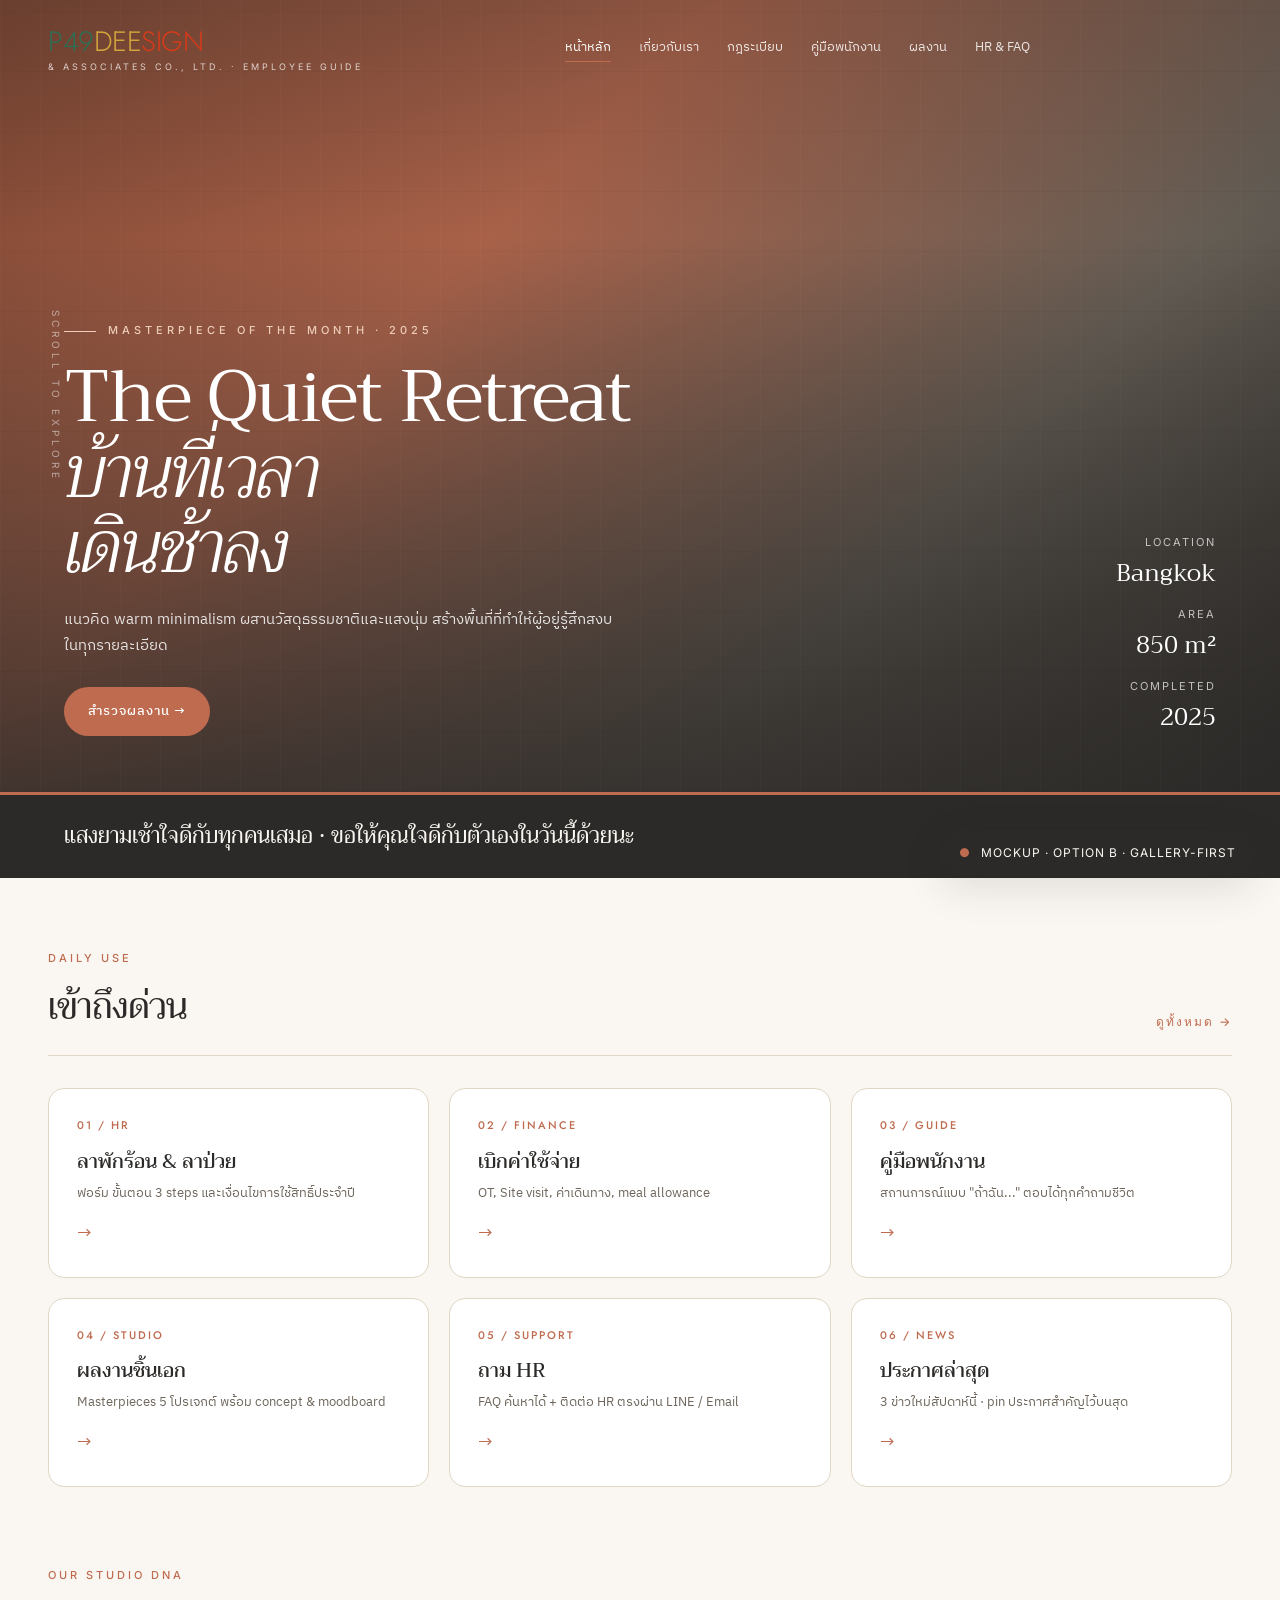
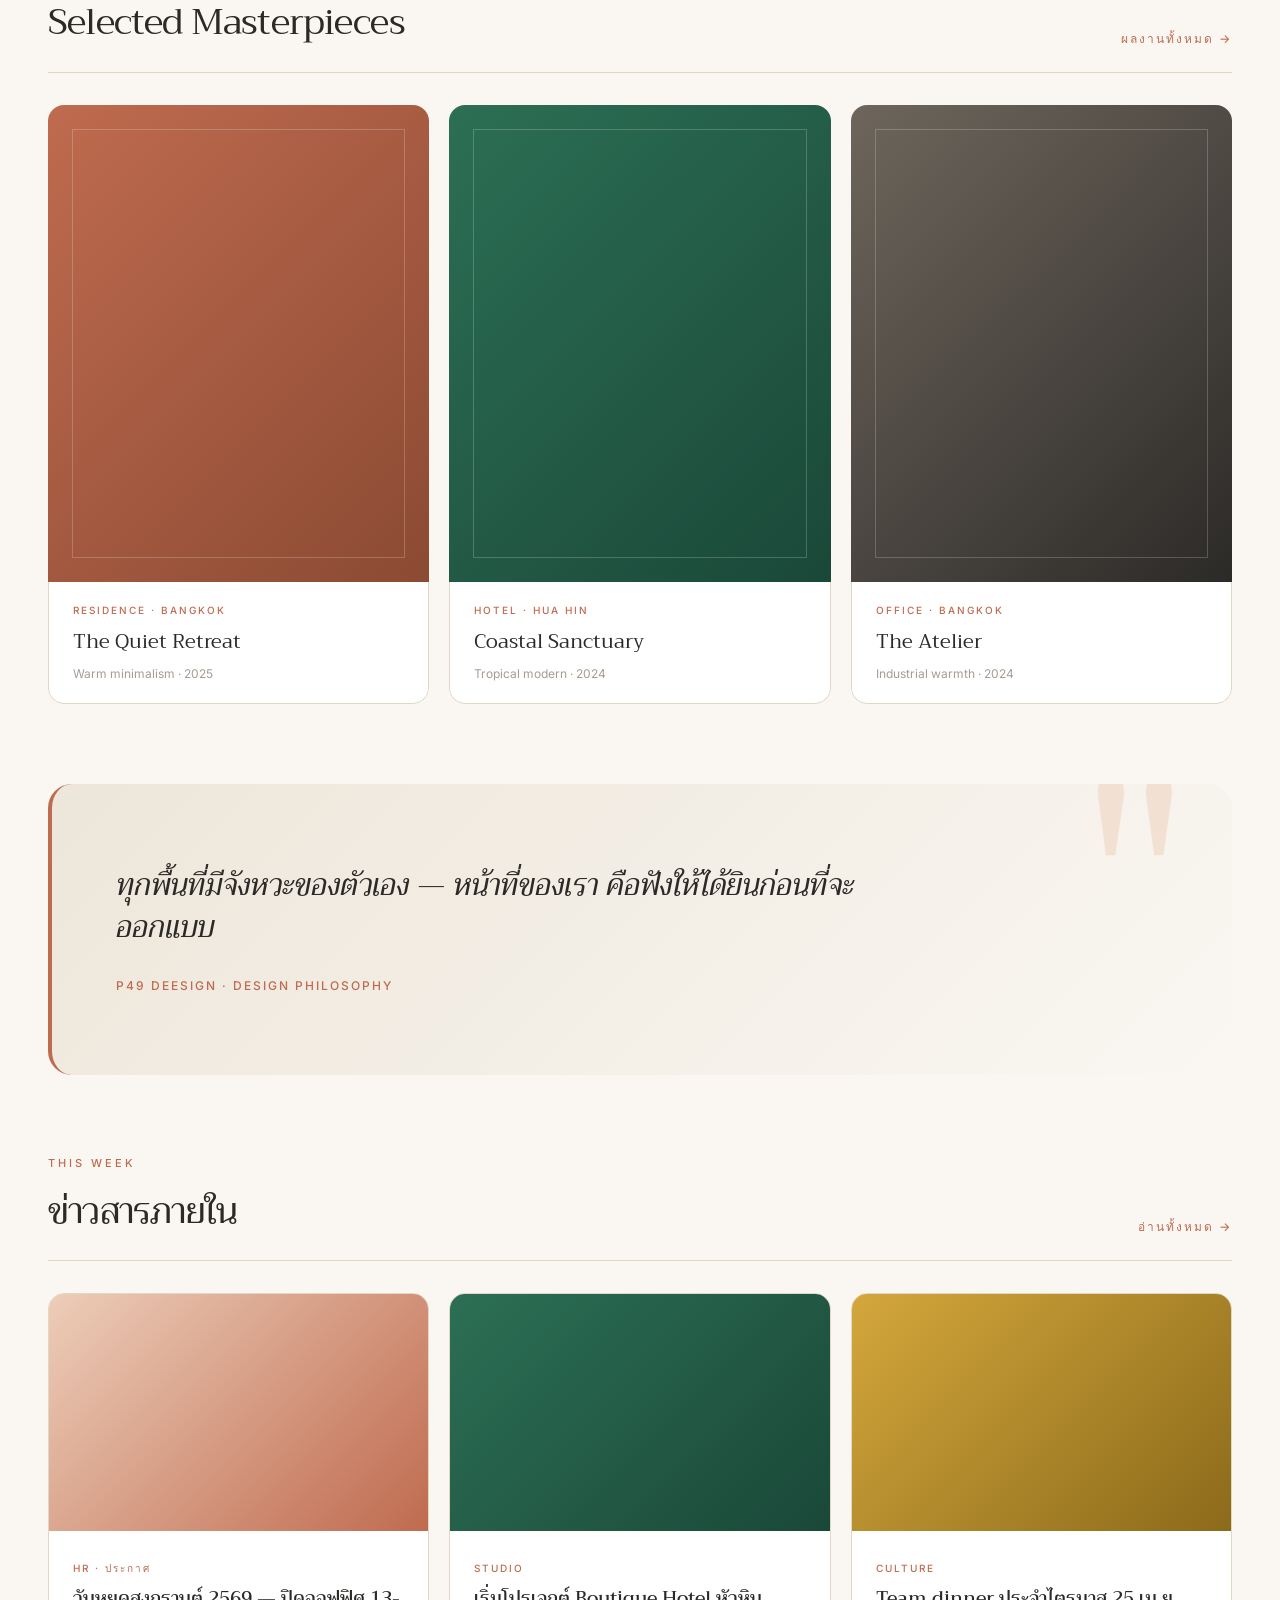
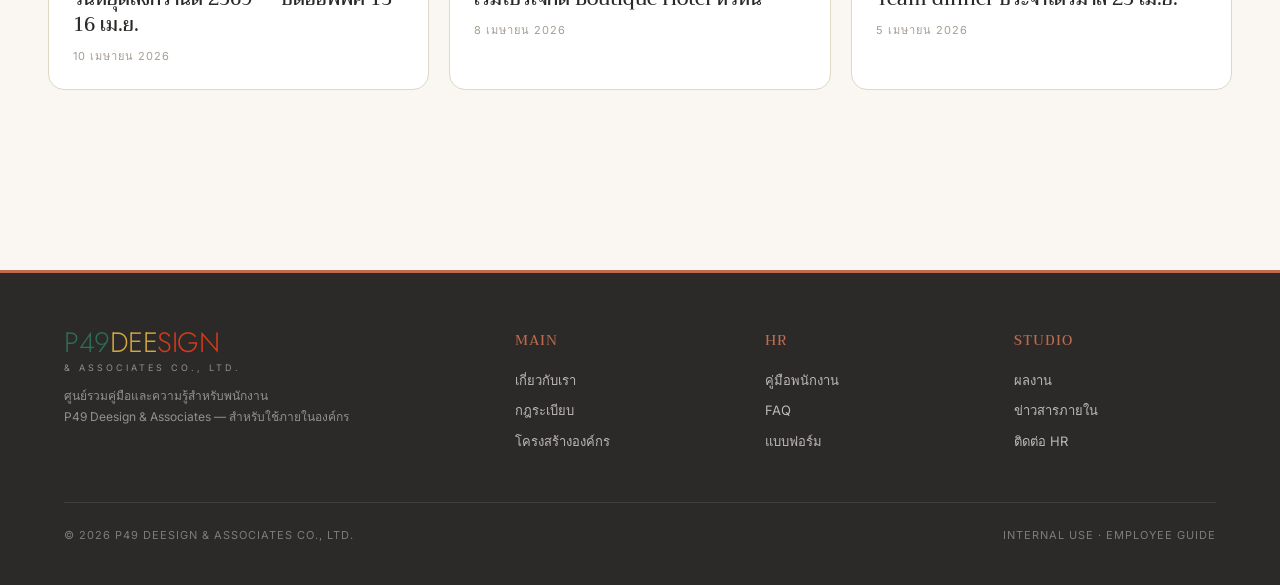
==== commit 6a482e1a: "Add files via upload Clean homepage: remove personal greeting, add rotating welcome" ====
--- a/index.html
+++ b/index.html
@@ -28,9 +28,8 @@
     <a href="faq.html">HR &amp; FAQ</a>
   </nav>
   <div class="topbar-right">
-    <a href="faq.html" class="search-btn">ค้นหา ⌕</a>
-    <button class="lang-btn">TH / EN</button>
-    <div class="avatar">นว</div>
+    <!-- TH/EN toggle will be enabled in Phase 4 when English version is ready -->
+    <!-- <button class="lang-btn">TH / EN</button> -->
   </div>
 </header>
 
@@ -53,11 +52,49 @@
   </div>
 </section>
 
-<!-- GREETING -->
+<!-- GREETING · rotating welcome message (time-based) -->
 <div class="greeting">
-  <div class="greeting-title">สวัสดีครับคุณนิว, <em>ขอให้วันนี้</em> เต็มไปด้วยแรงบันดาลใจ</div>
-  <div class="greeting-date">FRIDAY · 17 APRIL 2026</div>
+  <div class="greeting-title" id="welcomeMessage">ยินดีต้อนรับกลับสู่ P49 · ดีใจที่ได้เจอกันอีกครั้ง</div>
+  <div class="greeting-date" id="currentDate">—</div>
 </div>
+<script>
+  (function () {
+    var messages = {
+      morning: [
+        "ยินดีต้อนรับกลับสู่ P49 · ดีใจที่ได้เจอกันอีกครั้ง",                              // 4
+        "แสงยามเช้าใจดีกับทุกคนเสมอ · ขอให้คุณใจดีกับตัวเองในวันนี้ด้วยนะ",                   // 6
+        "ขอให้วันนี้เต็มไปด้วยแรงบันดาลใจและรอยยิ้มเล็กๆ"                                  // 8
+      ],
+      daytime: [
+        "ค่อยๆ ไปก็ได้ ไม่ต้องเร่ง · เราอยู่ด้วยกันที่นี่",                                    // 3
+        "ทุกวันคือโอกาสในการสร้างสรรค์สิ่งสวยงามไปด้วยกัน",                                 // 7
+        "ทุกก้าวเล็กๆ ในวันนี้ · จะกลายเป็นผลงานที่งดงามในวันข้างหน้า"                        // 9
+      ],
+      evening: [
+        "บ้านที่ดีเริ่มจากผู้คนที่อบอุ่น · ขอบคุณที่เป็นส่วนหนึ่งของที่นี่",                         // 5
+        "ทุกคนคือส่วนสำคัญของ P49 · ขอบคุณที่อยู่ในทีมนี้"                                  // 10
+      ]
+    };
+
+    var now = new Date();
+    var h = now.getHours();
+    var bucket = (h >= 5 && h < 11) ? "morning"
+               : (h >= 11 && h < 17) ? "daytime"
+               : "evening";
+    var pool = messages[bucket];
+    var pick = pool[Math.floor(Math.random() * pool.length)];
+
+    var el = document.getElementById("welcomeMessage");
+    if (el) el.textContent = pick;
+
+    // Dynamic date · Thai locale · format: FRIDAY · 17 APRIL 2026
+    var dayNames = ["SUNDAY","MONDAY","TUESDAY","WEDNESDAY","THURSDAY","FRIDAY","SATURDAY"];
+    var monthNames = ["JANUARY","FEBRUARY","MARCH","APRIL","MAY","JUNE","JULY","AUGUST","SEPTEMBER","OCTOBER","NOVEMBER","DECEMBER"];
+    var dateStr = dayNames[now.getDay()] + " · " + now.getDate() + " " + monthNames[now.getMonth()] + " " + now.getFullYear();
+    var dateEl = document.getElementById("currentDate");
+    if (dateEl) dateEl.textContent = dateStr;
+  })();
+</script>
 
 <main class="main">
 
